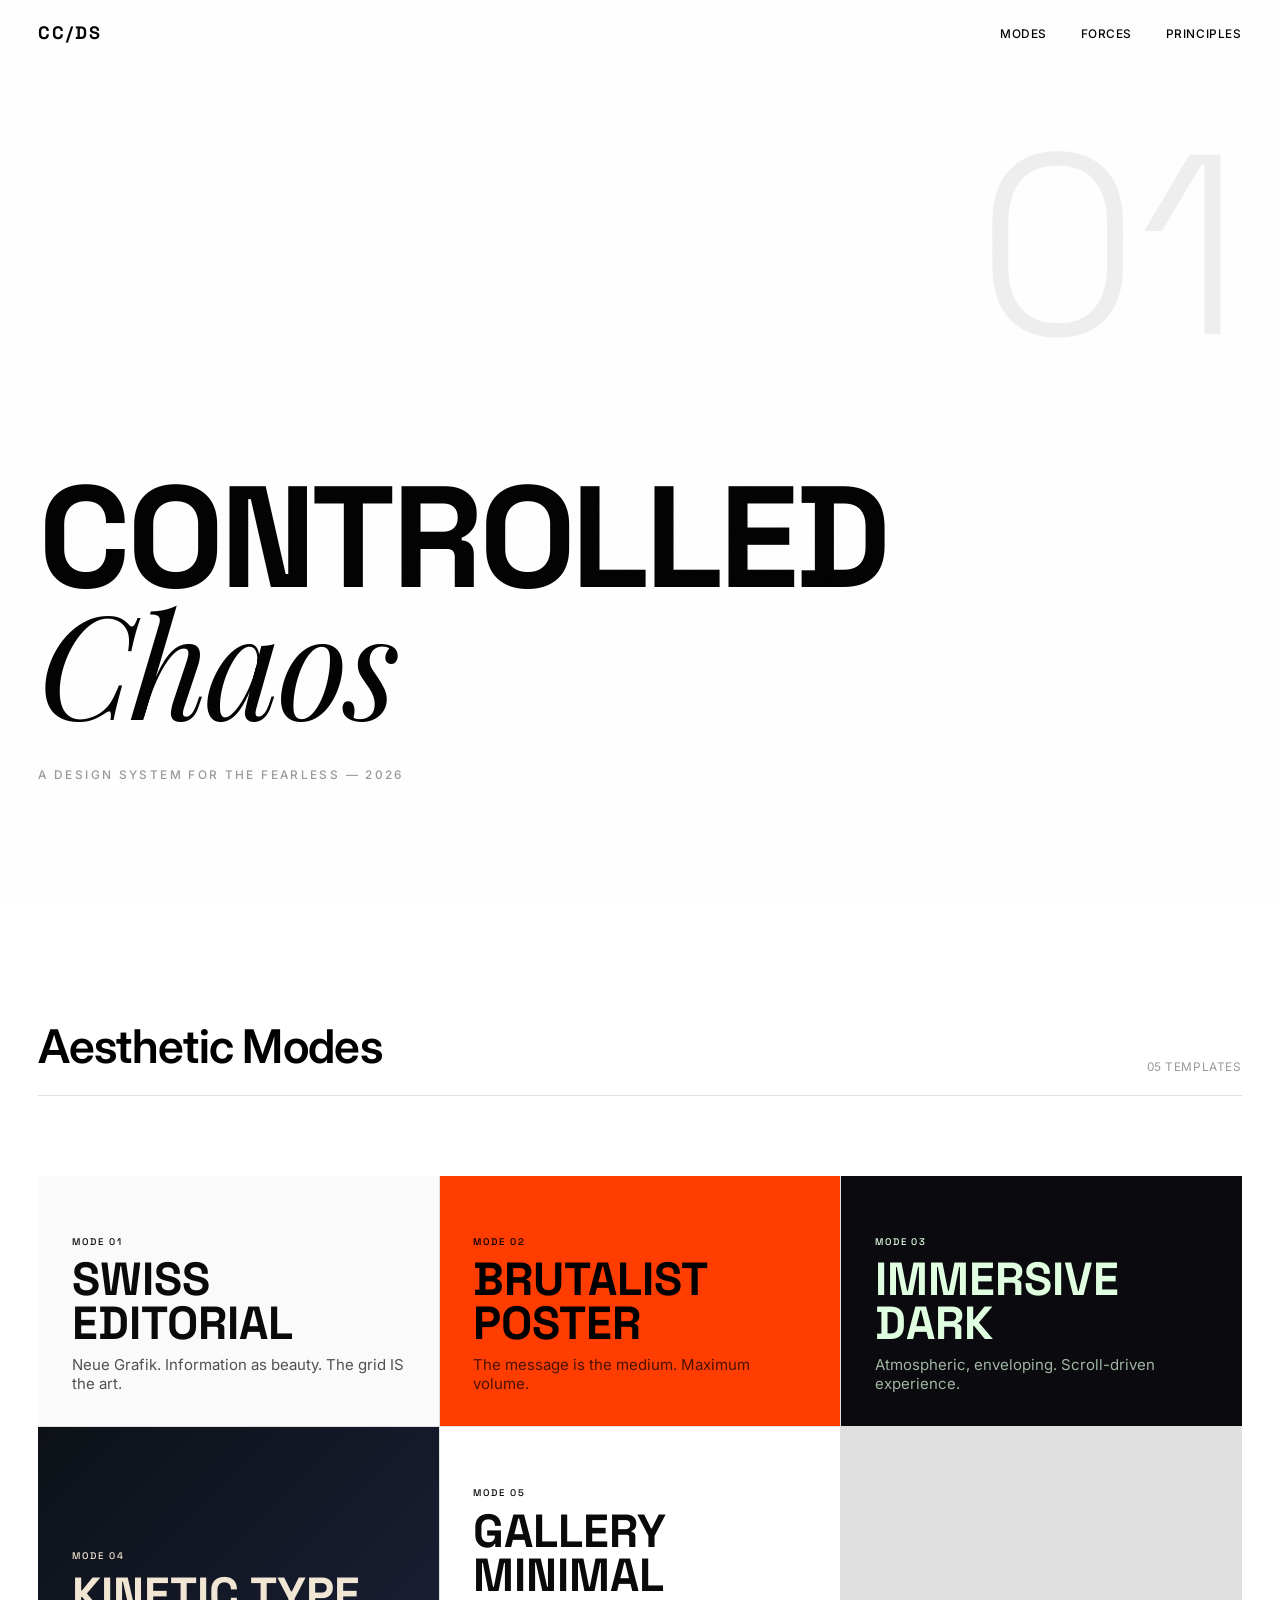
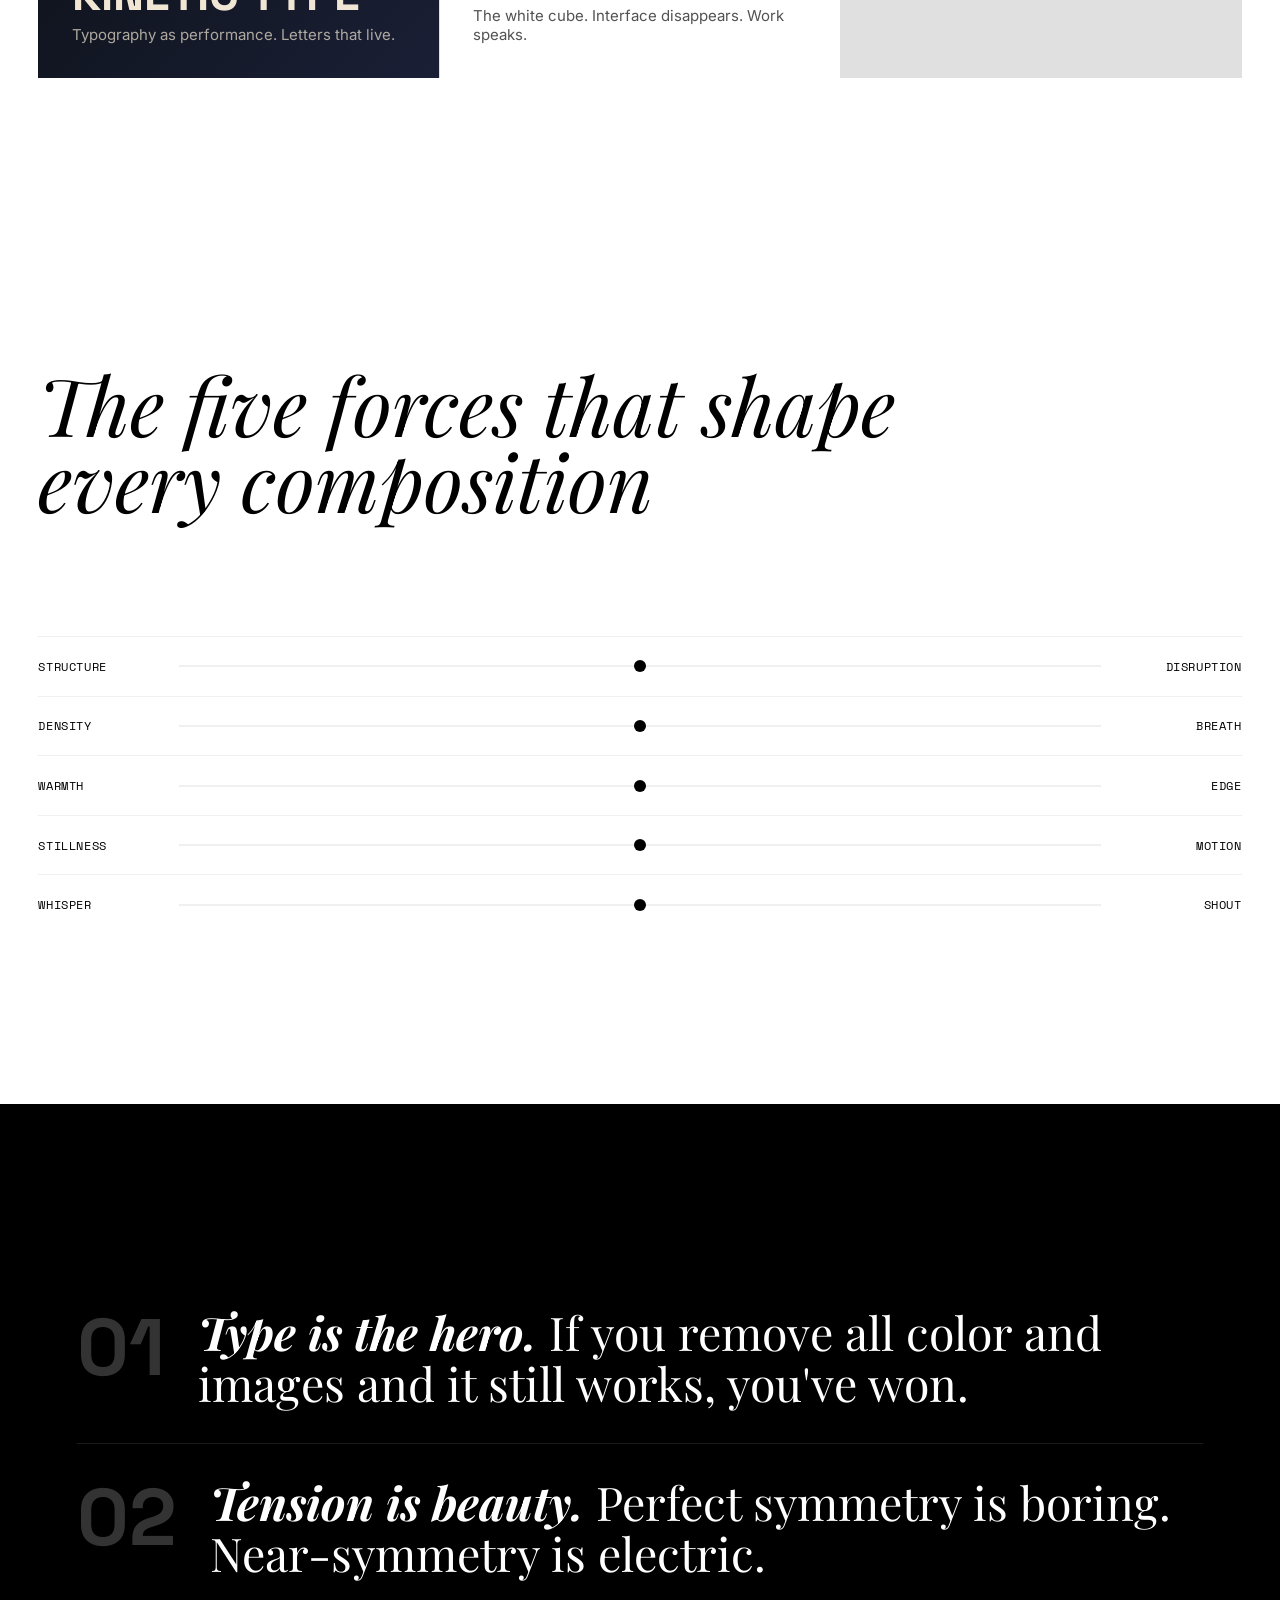
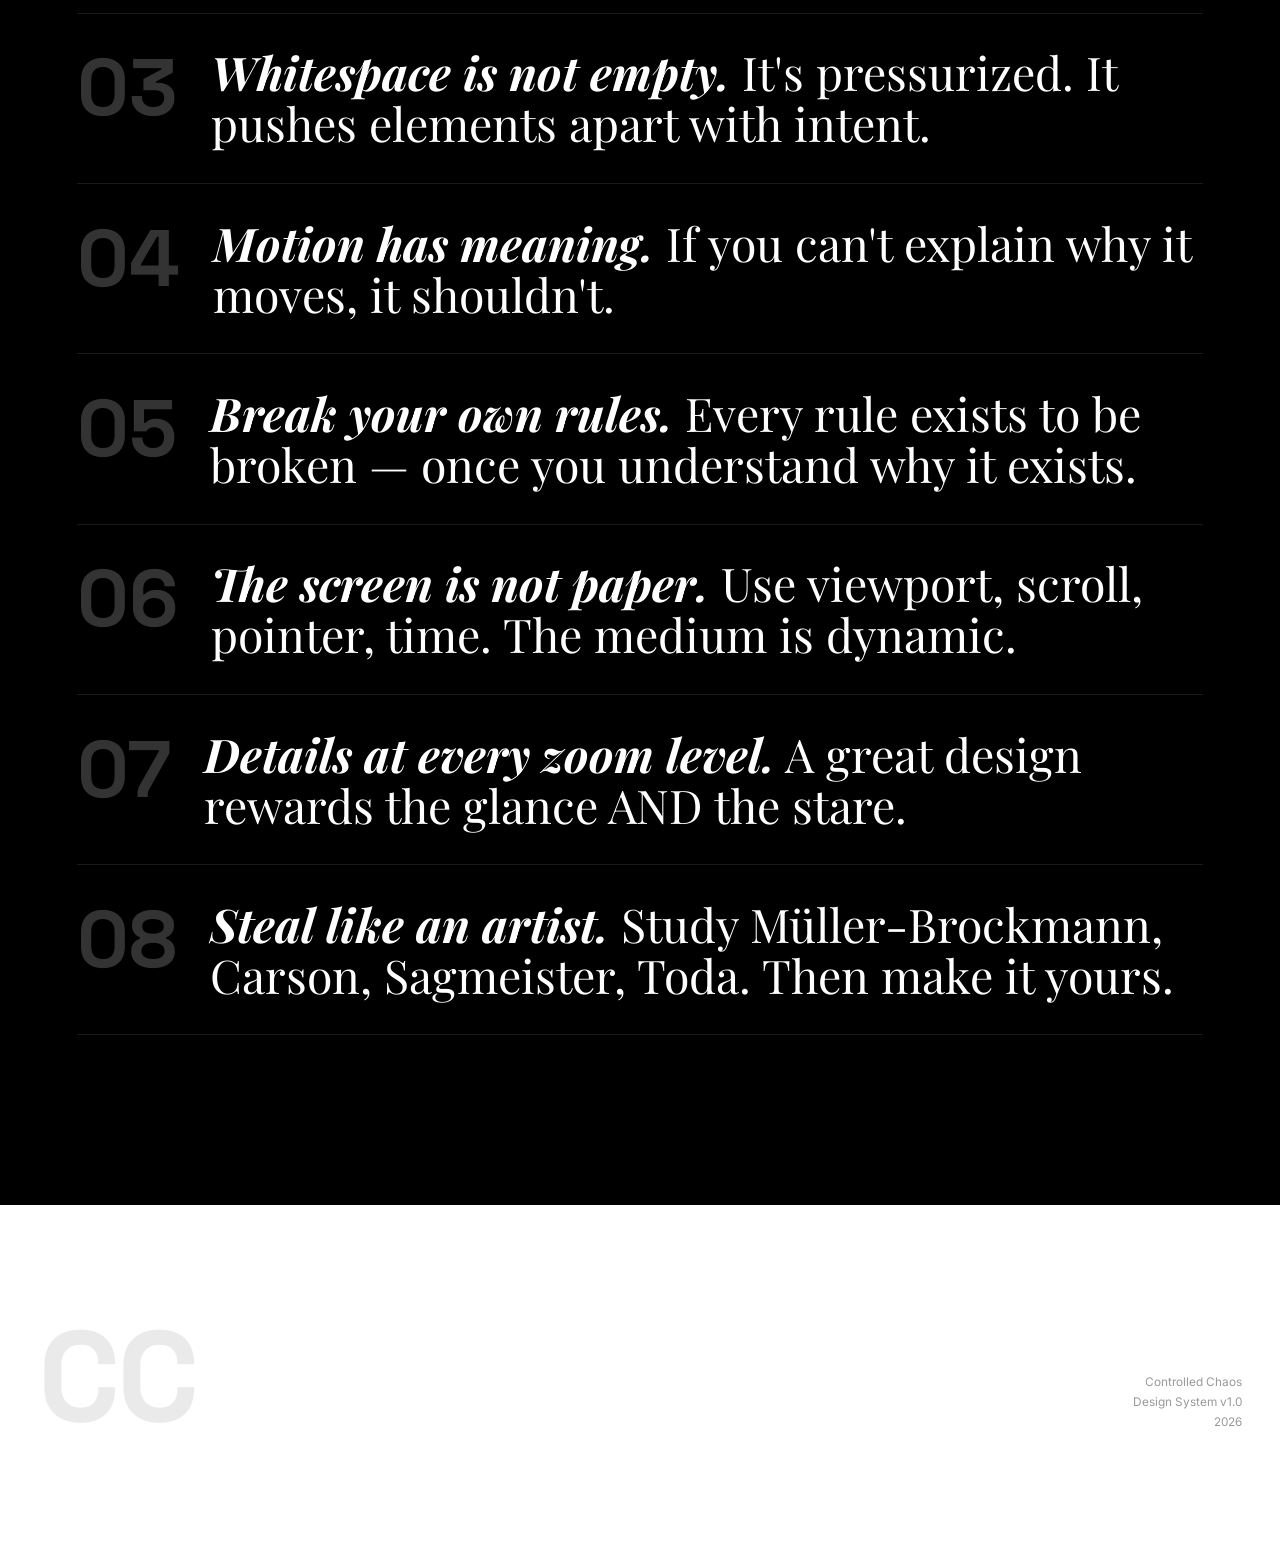
==== showcase/index.html @ 76f78dab "Controlled Chaos design system — 5 modes, 9 moods, 5 voices CSS-only creative design system with for" ====
<!DOCTYPE html>
<html lang="en" data-mood="void-inverse" data-forces="gallery">
<head>
  <meta charset="UTF-8">
  <meta name="viewport" content="width=device-width, initial-scale=1.0">
  <title>Controlled Chaos — Design System</title>
  <link rel="stylesheet" href="../tokens/layout.css">
  <link rel="stylesheet" href="../tokens/typography.css">
  <link rel="stylesheet" href="../tokens/color.css">
  <link rel="stylesheet" href="../tokens/motion.css">
  <link rel="stylesheet" href="../tokens/forces.css">
  <style>
    body {
      background: var(--color-bg);
      color: var(--color-fg);
      font-family: var(--font-swiss);
      overflow-x: hidden;
    }

    /* --- Navigation --- */
    .nav {
      position: fixed;
      top: 0;
      left: 0;
      right: 0;
      z-index: var(--z-overlay);
      display: flex;
      justify-content: space-between;
      align-items: center;
      padding: var(--space-m) var(--gutter);
      mix-blend-mode: difference;
      color: white;
    }

    .nav-logo {
      font-family: var(--font-monument);
      font-size: var(--type-body);
      font-weight: var(--weight-bold);
      letter-spacing: var(--tracking-wider);
      text-transform: uppercase;
    }

    .nav-links {
      display: flex;
      gap: var(--space-l);
      list-style: none;
    }

    .nav-links a {
      color: inherit;
      text-decoration: none;
      font-size: var(--type-caption);
      font-weight: var(--weight-medium);
      letter-spacing: var(--tracking-wide);
      text-transform: uppercase;
      transition: opacity var(--dur-snap) var(--ease-out-expo);
    }

    .nav-links a:hover {
      opacity: 0.5;
    }

    /* --- Hero --- */
    .hero {
      min-height: 100dvh;
      display: flex;
      flex-direction: column;
      justify-content: flex-end;
      padding: var(--gutter);
      padding-bottom: var(--space-3xl);
      position: relative;
    }

    .hero-title {
      font-family: var(--font-monument);
      font-size: clamp(3rem, 10vw + 1rem, 14rem);
      font-weight: var(--weight-bold);
      line-height: 0.85;
      letter-spacing: var(--tracking-tight);
      text-transform: uppercase;
    }

    .hero-title .line-2 {
      display: block;
      font-weight: var(--weight-light);
      font-style: italic;
      font-family: var(--font-editorial);
      text-transform: none;
      letter-spacing: -0.02em;
    }

    .hero-subtitle {
      font-family: var(--font-swiss);
      font-size: var(--type-caption);
      font-weight: var(--weight-medium);
      letter-spacing: var(--tracking-widest);
      text-transform: uppercase;
      margin-top: var(--space-xl);
      color: var(--color-muted);
    }

    /* Floating index number */
    .hero-index {
      position: absolute;
      top: var(--space-3xl);
      right: var(--gutter);
      font-family: var(--font-monument);
      font-size: clamp(8rem, 20vw, 30rem);
      font-weight: var(--weight-thin);
      line-height: 1;
      opacity: 0.06;
      pointer-events: none;
    }

    /* --- Modes Grid --- */
    .modes-section {
      padding: var(--space-3xl) var(--gutter);
    }

    .modes-header {
      display: flex;
      justify-content: space-between;
      align-items: flex-end;
      margin-bottom: var(--space-2xl);
      border-bottom: 1px solid var(--color-border);
      padding-bottom: var(--space-m);
    }

    .modes-header h2 {
      font-family: var(--font-swiss);
      font-size: var(--type-headline);
      font-weight: var(--weight-semibold);
      letter-spacing: var(--tracking-snug);
    }

    .modes-header span {
      font-size: var(--type-caption);
      color: var(--color-muted);
      letter-spacing: var(--tracking-wide);
      text-transform: uppercase;
    }

    .modes-grid {
      display: grid;
      grid-template-columns: repeat(auto-fit, minmax(400px, 1fr));
      gap: 1px;
      background: var(--color-border);
    }

    /* --- Mode Card --- */
    .mode-card {
      position: relative;
      overflow: hidden;
      aspect-ratio: 16 / 10;
      cursor: pointer;
      text-decoration: none;
      color: inherit;
      display: flex;
      flex-direction: column;
      justify-content: flex-end;
      padding: var(--space-l);
    }

    .mode-card-bg {
      position: absolute;
      inset: 0;
      z-index: 0;
      transition: transform var(--dur-drift) var(--ease-out-expo);
    }

    .mode-card:hover .mode-card-bg {
      transform: scale(1.05);
    }

    .mode-card-content {
      position: relative;
      z-index: 1;
    }

    .mode-card-number {
      font-family: var(--font-monument);
      font-size: var(--type-micro);
      font-weight: var(--weight-medium);
      letter-spacing: var(--tracking-widest);
      text-transform: uppercase;
      margin-bottom: var(--space-xs);
    }

    .mode-card-title {
      font-family: var(--font-monument);
      font-size: var(--type-headline);
      font-weight: var(--weight-bold);
      line-height: var(--leading-tight);
      text-transform: uppercase;
    }

    .mode-card-desc {
      font-size: var(--type-body-small);
      margin-top: var(--space-xs);
      opacity: 0.7;
      max-width: 40ch;
    }

    /* --- Individual Mode Styles --- */
    .mode-card.--swiss .mode-card-bg {
      background: #fafafa;
    }
    .mode-card.--swiss { color: #0a0a0a; }

    .mode-card.--brutalist .mode-card-bg {
      background: #ff3d00;
    }
    .mode-card.--brutalist { color: #000; }

    .mode-card.--immersive .mode-card-bg {
      background: #0a0a0f;
    }
    .mode-card.--immersive { color: #e0ffe0; }

    .mode-card.--kinetic .mode-card-bg {
      background: linear-gradient(135deg, #0d1117, #1a1f36);
    }
    .mode-card.--kinetic { color: #f0e6d3; }

    .mode-card.--gallery .mode-card-bg {
      background: #fff;
    }
    .mode-card.--gallery { color: #0a0a0a; }

    /* --- Forces Diagram --- */
    .forces-section {
      padding: var(--space-4xl) var(--gutter);
    }

    .forces-title {
      font-family: var(--font-editorial);
      font-size: var(--type-display);
      font-weight: var(--weight-regular);
      font-style: italic;
      line-height: var(--leading-tight);
      max-width: 20ch;
      margin-bottom: var(--space-3xl);
    }

    .force-row {
      display: grid;
      grid-template-columns: 120px 1fr 120px;
      align-items: center;
      gap: var(--space-m);
      padding: var(--space-m) 0;
      border-top: 1px solid var(--color-subtle);
    }

    .force-label {
      font-family: var(--font-brutalist);
      font-size: var(--type-caption);
      letter-spacing: var(--tracking-wide);
      text-transform: uppercase;
    }

    .force-label.--right {
      text-align: right;
    }

    .force-bar {
      height: 2px;
      background: var(--color-subtle);
      position: relative;
    }

    .force-bar::after {
      content: '';
      position: absolute;
      top: 50%;
      left: var(--value, 50%);
      transform: translate(-50%, -50%);
      width: 12px;
      height: 12px;
      border-radius: 50%;
      background: var(--color-fg);
    }

    /* --- Principles --- */
    .principles-section {
      padding: var(--space-4xl) var(--gutter);
      background: var(--color-fg);
      color: var(--color-bg);
    }

    .principle {
      display: grid;
      grid-template-columns: auto 1fr;
      gap: var(--space-l);
      padding: var(--space-l) 0;
      border-bottom: 1px solid rgba(255,255,255,0.1);
    }

    .principle-number {
      font-family: var(--font-monument);
      font-size: var(--type-display);
      font-weight: var(--weight-black);
      line-height: 1;
      opacity: 0.2;
    }

    .principle-text {
      font-family: var(--font-editorial);
      font-size: var(--type-headline);
      font-weight: var(--weight-regular);
      line-height: var(--leading-snug);
      max-width: var(--measure-wide);
      align-self: center;
    }

    .principle-text strong {
      font-style: italic;
    }

    /* --- Footer --- */
    .footer {
      padding: var(--space-3xl) var(--gutter);
      display: flex;
      justify-content: space-between;
      align-items: flex-end;
    }

    .footer-mark {
      font-family: var(--font-monument);
      font-size: clamp(4rem, 10vw, 12rem);
      font-weight: var(--weight-black);
      line-height: 0.85;
      letter-spacing: var(--tracking-tight);
      text-transform: uppercase;
      opacity: 0.08;
    }

    .footer-info {
      text-align: right;
      font-size: var(--type-caption);
      color: var(--color-muted);
      line-height: var(--leading-relaxed);
    }

    @media (max-width: 768px) {
      .modes-grid {
        grid-template-columns: 1fr;
      }

      .force-row {
        grid-template-columns: 80px 1fr 80px;
      }

      .nav-links {
        display: none;
      }
    }
  </style>
</head>
<body class="mood-grain">

  <nav class="nav">
    <div class="nav-logo">CC/DS</div>
    <ul class="nav-links">
      <li><a href="#modes">Modes</a></li>
      <li><a href="#forces">Forces</a></li>
      <li><a href="#principles">Principles</a></li>
    </ul>
  </nav>

  <!-- HERO -->
  <section class="hero">
    <div class="hero-index">01</div>
    <h1 class="hero-title motion-reveal">
      Controlled
      <span class="line-2">Chaos</span>
    </h1>
    <p class="hero-subtitle motion-reveal">A Design System for the Fearless &mdash; 2026</p>
  </section>

  <!-- MODES -->
  <section class="modes-section" id="modes">
    <div class="modes-header">
      <h2>Aesthetic Modes</h2>
      <span>05 Templates</span>
    </div>

    <div class="modes-grid">
      <a href="swiss.html" class="mode-card --swiss">
        <div class="mode-card-bg"></div>
        <div class="mode-card-content">
          <div class="mode-card-number">Mode 01</div>
          <h3 class="mode-card-title">Swiss Editorial</h3>
          <p class="mode-card-desc">Neue Grafik. Information as beauty. The grid IS the art.</p>
        </div>
      </a>

      <a href="brutalist.html" class="mode-card --brutalist">
        <div class="mode-card-bg"></div>
        <div class="mode-card-content">
          <div class="mode-card-number">Mode 02</div>
          <h3 class="mode-card-title">Brutalist Poster</h3>
          <p class="mode-card-desc">The message is the medium. Maximum volume.</p>
        </div>
      </a>

      <a href="immersive.html" class="mode-card --immersive">
        <div class="mode-card-bg"></div>
        <div class="mode-card-content">
          <div class="mode-card-number">Mode 03</div>
          <h3 class="mode-card-title">Immersive Dark</h3>
          <p class="mode-card-desc">Atmospheric, enveloping. Scroll-driven experience.</p>
        </div>
      </a>

      <a href="kinetic.html" class="mode-card --kinetic">
        <div class="mode-card-bg"></div>
        <div class="mode-card-content">
          <div class="mode-card-number">Mode 04</div>
          <h3 class="mode-card-title">Kinetic Type</h3>
          <p class="mode-card-desc">Typography as performance. Letters that live.</p>
        </div>
      </a>

      <a href="gallery.html" class="mode-card --gallery">
        <div class="mode-card-bg"></div>
        <div class="mode-card-content">
          <div class="mode-card-number">Mode 05</div>
          <h3 class="mode-card-title">Gallery Minimal</h3>
          <p class="mode-card-desc">The white cube. Interface disappears. Work speaks.</p>
        </div>
      </a>
    </div>
  </section>

  <!-- FORCES -->
  <section class="forces-section" id="forces">
    <h2 class="forces-title motion-reveal">The five forces that shape every composition</h2>

    <div class="force-row motion-reveal">
      <span class="force-label">Structure</span>
      <div class="force-bar" style="--value: 50%"></div>
      <span class="force-label --right">Disruption</span>
    </div>

    <div class="force-row motion-reveal">
      <span class="force-label">Density</span>
      <div class="force-bar" style="--value: 50%"></div>
      <span class="force-label --right">Breath</span>
    </div>

    <div class="force-row motion-reveal">
      <span class="force-label">Warmth</span>
      <div class="force-bar" style="--value: 50%"></div>
      <span class="force-label --right">Edge</span>
    </div>

    <div class="force-row motion-reveal">
      <span class="force-label">Stillness</span>
      <div class="force-bar" style="--value: 50%"></div>
      <span class="force-label --right">Motion</span>
    </div>

    <div class="force-row motion-reveal">
      <span class="force-label">Whisper</span>
      <div class="force-bar" style="--value: 50%"></div>
      <span class="force-label --right">Shout</span>
    </div>
  </section>

  <!-- PRINCIPLES -->
  <section class="principles-section" id="principles">
    <div class="container">
      <div class="principle motion-reveal">
        <span class="principle-number">01</span>
        <p class="principle-text"><strong>Type is the hero.</strong> If you remove all color and images and it still works, you've won.</p>
      </div>
      <div class="principle motion-reveal">
        <span class="principle-number">02</span>
        <p class="principle-text"><strong>Tension is beauty.</strong> Perfect symmetry is boring. Near-symmetry is electric.</p>
      </div>
      <div class="principle motion-reveal">
        <span class="principle-number">03</span>
        <p class="principle-text"><strong>Whitespace is not empty.</strong> It's pressurized. It pushes elements apart with intent.</p>
      </div>
      <div class="principle motion-reveal">
        <span class="principle-number">04</span>
        <p class="principle-text"><strong>Motion has meaning.</strong> If you can't explain why it moves, it shouldn't.</p>
      </div>
      <div class="principle motion-reveal">
        <span class="principle-number">05</span>
        <p class="principle-text"><strong>Break your own rules.</strong> Every rule exists to be broken &mdash; once you understand why it exists.</p>
      </div>
      <div class="principle motion-reveal">
        <span class="principle-number">06</span>
        <p class="principle-text"><strong>The screen is not paper.</strong> Use viewport, scroll, pointer, time. The medium is dynamic.</p>
      </div>
      <div class="principle motion-reveal">
        <span class="principle-number">07</span>
        <p class="principle-text"><strong>Details at every zoom level.</strong> A great design rewards the glance AND the stare.</p>
      </div>
      <div class="principle motion-reveal">
        <span class="principle-number">08</span>
        <p class="principle-text"><strong>Steal like an artist.</strong> Study M&uuml;ller-Brockmann, Carson, Sagmeister, Toda. Then make it yours.</p>
      </div>
    </div>
  </section>

  <!-- FOOTER -->
  <footer class="footer">
    <div class="footer-mark">CC</div>
    <div class="footer-info">
      Controlled Chaos<br>
      Design System v1.0<br>
      2026
    </div>
  </footer>

  <script>
    // IntersectionObserver for scroll reveals
    const observer = new IntersectionObserver((entries) => {
      entries.forEach(entry => {
        if (entry.isIntersecting) {
          entry.target.classList.add('--visible');
        }
      });
    }, {
      threshold: 0.1,
      rootMargin: '0px 0px -50px 0px'
    });

    document.querySelectorAll('.motion-reveal, .motion-stagger').forEach(el => {
      observer.observe(el);
    });

    // Interactive force bars
    document.querySelectorAll('.force-bar').forEach(bar => {
      bar.addEventListener('click', (e) => {
        const rect = bar.getBoundingClientRect();
        const x = (e.clientX - rect.left) / rect.width * 100;
        bar.style.setProperty('--value', `${x}%`);
      });
    });
  </script>
</body>
</html>
---- tokens/layout.css ----
/* ============================================
   LAYOUT — Beyond the Grid
   ============================================
   Grids are a starting point, not a prison.
   These primitives enable creative composition.
   ============================================ */

/* ============================================
   RESET & FOUNDATION
   ============================================ */
*, *::before, *::after {
  box-sizing: border-box;
  margin: 0;
  padding: 0;
}

html {
  scroll-behavior: smooth;
  text-size-adjust: 100%;
  -webkit-text-size-adjust: 100%;
}

body {
  min-height: 100dvh;
  background: var(--color-bg);
  color: var(--color-fg);
  -webkit-font-smoothing: antialiased;
  -moz-osx-font-smoothing: grayscale;
}

img, video, svg {
  display: block;
  max-width: 100%;
  height: auto;
}

:root {
  /* ============================================
     SPACING SCALE — Rhythmic, not arbitrary
     ============================================ */
  --space-3xs:  clamp(0.125rem, 0.05vw + 0.1rem, 0.1875rem);
  --space-2xs:  clamp(0.25rem, 0.1vw + 0.2rem, 0.375rem);
  --space-xs:   clamp(0.5rem, 0.3vw + 0.35rem, 0.75rem);
  --space-s:    clamp(0.75rem, 0.5vw + 0.5rem, 1rem);
  --space-m:    clamp(1rem, 1vw + 0.5rem, 1.5rem);
  --space-l:    clamp(1.5rem, 2vw + 0.5rem, 2.5rem);
  --space-xl:   clamp(2rem, 3vw + 0.5rem, 4rem);
  --space-2xl:  clamp(3rem, 5vw + 1rem, 6rem);
  --space-3xl:  clamp(4rem, 8vw + 1rem, 10rem);
  --space-4xl:  clamp(6rem, 12vw + 1rem, 16rem);

  /* ============================================
     CONTAINER WIDTHS
     ============================================ */
  --container-narrow:  640px;
  --container-regular: 960px;
  --container-wide:    1200px;
  --container-max:     1600px;
  --container-bleed:   100%;

  /* Page gutter */
  --gutter: clamp(1rem, 3vw, 3rem);
}

/* ============================================
   CONTAINERS — Content width control
   ============================================ */
.container {
  width: 100%;
  max-width: var(--container-max);
  margin-inline: auto;
  padding-inline: var(--gutter);
}

.container.--narrow  { max-width: var(--container-narrow); }
.container.--regular { max-width: var(--container-regular); }
.container.--wide    { max-width: var(--container-wide); }
.container.--bleed   { max-width: none; padding-inline: 0; }

/* ============================================
   GRIDS — Systematic to Expressive
   ============================================ */

/* --- Swiss Grid: The 12-column foundation --- */
.grid-swiss {
  display: grid;
  grid-template-columns: repeat(12, 1fr);
  gap: var(--space-m);
  padding-inline: var(--gutter);
}

/* --- Auto Grid: Content-driven --- */
.grid-auto {
  display: grid;
  grid-template-columns: repeat(auto-fill, minmax(var(--grid-min, 280px), 1fr));
  gap: var(--space-l);
}

/* --- Asymmetric Grid: Deliberate imbalance --- */
.grid-asymmetric {
  display: grid;
  grid-template-columns: 2fr 1fr;
  gap: var(--space-l);
}

.grid-asymmetric.--reverse {
  grid-template-columns: 1fr 2fr;
}

.grid-asymmetric.--golden {
  grid-template-columns: 1.618fr 1fr;
}

.grid-asymmetric.--extreme {
  grid-template-columns: 3fr 1fr;
}

/* --- Editorial Grid: Mixed column widths --- */
.grid-editorial {
  display: grid;
  grid-template-columns:
    [full-start] var(--gutter)
    [wide-start] 1fr
    [content-start] min(65ch, 100%)
    [content-end] 1fr
    [wide-end] var(--gutter)
    [full-end];
}

.grid-editorial > * {
  grid-column: content;
}

.grid-editorial > .--wide {
  grid-column: wide;
}

.grid-editorial > .--full {
  grid-column: full;
}

/* --- Masonry-like: CSS columns fallback --- */
.grid-masonry {
  columns: var(--grid-columns, 3);
  column-gap: var(--space-l);
}

.grid-masonry > * {
  break-inside: avoid;
  margin-bottom: var(--space-l);
}

/* --- Cargo-style: Tight table grid --- */
.grid-cargo {
  display: grid;
  grid-template-columns: repeat(var(--cols, 3), 1fr);
  gap: 1px;
  background: var(--color-border);
}

.grid-cargo > * {
  background: var(--color-bg);
  padding: var(--space-m);
}

/* ============================================
   OVERLAP COMPOSITIONS — Z-index play
   ============================================ */
.comp-overlap {
  display: grid;
  grid-template: 1fr / 1fr;
}

.comp-overlap > * {
  grid-area: 1 / 1;
}

.comp-overlap > :nth-child(1) { z-index: 1; }
.comp-overlap > :nth-child(2) { z-index: 2; }
.comp-overlap > :nth-child(3) { z-index: 3; }

/* --- Offset overlap --- */
.comp-offset {
  position: relative;
}

.comp-offset > :nth-child(2) {
  position: absolute;
  top: var(--offset-y, 15%);
  left: var(--offset-x, 60%);
  width: var(--offset-size, 50%);
  z-index: 2;
}

/* ============================================
   SECTION PATTERNS — Full-page blocks
   ============================================ */

/* Hero: Full viewport height */
.section-hero {
  min-height: 100dvh;
  display: flex;
  flex-direction: column;
  justify-content: center;
  padding: var(--gutter);
}

.section-hero.--end {
  justify-content: flex-end;
  padding-bottom: var(--space-3xl);
}

.section-hero.--split {
  display: grid;
  grid-template-columns: 1fr 1fr;
  align-items: center;
}

/* Spacer section — The Column of Air */
.section-breath {
  padding-block: var(--space-3xl);
}

.section-breath.--massive {
  padding-block: var(--space-4xl);
}

/* Edge-to-edge section */
.section-bleed {
  width: 100vw;
  margin-left: calc(-1 * var(--gutter));
  overflow: hidden;
}

/* Sticky section (for scroll-based reveals) */
.section-sticky {
  position: sticky;
  top: 0;
  min-height: 100dvh;
  display: flex;
  align-items: center;
}

/* ============================================
   FLOW UTILITY — Vertical rhythm
   ============================================ */
.flow > * + * {
  margin-top: var(--flow-gap, var(--space-m));
}

.flow.--tight  { --flow-gap: var(--space-xs); }
.flow.--loose  { --flow-gap: var(--space-xl); }
.flow.--breath { --flow-gap: var(--space-3xl); }

/* ============================================
   FLEX UTILITIES
   ============================================ */
.flex        { display: flex; }
.flex-col    { flex-direction: column; }
.flex-wrap   { flex-wrap: wrap; }
.flex-center { align-items: center; justify-content: center; }
.flex-between { justify-content: space-between; align-items: center; }
.flex-end    { justify-content: flex-end; }
.gap-xs      { gap: var(--space-xs); }
.gap-s       { gap: var(--space-s); }
.gap-m       { gap: var(--space-m); }
.gap-l       { gap: var(--space-l); }
.gap-xl      { gap: var(--space-xl); }

/* ============================================
   DEPTH — Z-index scale
   ============================================ */
:root {
  --z-below:    -1;
  --z-base:      0;
  --z-above:     1;
  --z-overlay:   10;
  --z-modal:     100;
  --z-toast:     1000;
  --z-max:       9999;
}

/* ============================================
   RESPONSIVE — Breakpoint-driven adjustments
   ============================================ */
@media (max-width: 768px) {
  .grid-swiss {
    grid-template-columns: repeat(4, 1fr);
  }

  .grid-asymmetric,
  .grid-asymmetric.--reverse,
  .grid-asymmetric.--golden,
  .grid-asymmetric.--extreme {
    grid-template-columns: 1fr;
  }

  .section-hero.--split {
    grid-template-columns: 1fr;
  }

  .grid-masonry {
    columns: 1;
  }

  .grid-cargo {
    --cols: 1;
  }
}

@media (min-width: 769px) and (max-width: 1200px) {
  .grid-swiss {
    grid-template-columns: repeat(8, 1fr);
  }

  .grid-masonry {
    columns: 2;
  }
}
---- tokens/typography.css ----
/* ============================================
   TYPOGRAPHY — Five Voices, One System
   ============================================
   Type is the primary material. Everything else is secondary.
   ============================================ */

/* --- Font Face Declarations --- */
/* Using high-quality system + Google Fonts stack.
   Replace with self-hosted or commercial fonts for production. */

@import url('https://fonts.googleapis.com/css2?family=Inter:wght@100..900&family=Space+Grotesk:wght@300..700&family=Space+Mono:ital,wght@0,400;0,700;1,400&family=Playfair+Display:ital,wght@0,400..900;1,400..900&family=DM+Sans:ital,opsz,wght@0,9..40,100..1000;1,9..40,100..1000&display=swap');

:root {
  /* ============================================
     FONT STACKS — The Five Voices
     ============================================ */

  /* MONUMENT — Architectural, display, impact */
  --font-monument: 'Space Grotesk', 'Inter', system-ui, sans-serif;

  /* EDITORIAL — Elegant, literary, refined */
  --font-editorial: 'Playfair Display', 'Georgia', 'Times New Roman', serif;

  /* SWISS — Systematic, clean, informational */
  --font-swiss: 'Inter', 'Helvetica Neue', 'Arial', system-ui, sans-serif;

  /* BRUTALIST — Raw, mechanical, unapologetic */
  --font-brutalist: 'Space Mono', 'Courier New', monospace;

  /* EXPRESSIVE — Versatile, personality-driven */
  --font-expressive: 'DM Sans', 'Inter', system-ui, sans-serif;

  /* ============================================
     TYPE SCALE — Non-linear, dramatic jumps
     ============================================
     The violence between massive and body IS the design.
     ============================================ */

  /* Display sizes — these dominate the viewport */
  --type-massive:    clamp(3.5rem, 8vw + 1rem, 12rem);
  --type-display:    clamp(2.5rem, 5vw + 1rem, 7rem);
  --type-headline:   clamp(1.75rem, 3vw + 0.5rem, 3.5rem);

  /* Reading sizes — comfortable, precise */
  --type-subhead:    clamp(1.125rem, 1.5vw + 0.25rem, 1.5rem);
  --type-body:       clamp(0.9375rem, 0.5vw + 0.75rem, 1.125rem);
  --type-body-small: clamp(0.8125rem, 0.4vw + 0.65rem, 0.9375rem);

  /* Micro sizes — metadata, labels, captions */
  --type-caption:    clamp(0.6875rem, 0.3vw + 0.5rem, 0.8125rem);
  --type-micro:      clamp(0.5625rem, 0.25vw + 0.4rem, 0.6875rem);

  /* ============================================
     TRACKING (Letter Spacing)
     ============================================ */
  --tracking-tight:    -0.03em;
  --tracking-snug:     -0.015em;
  --tracking-normal:    0;
  --tracking-wide:      0.05em;
  --tracking-wider:     0.1em;
  --tracking-widest:    0.2em;
  --tracking-mega:      0.35em;

  /* ============================================
     LEADING (Line Height)
     ============================================ */
  --leading-crush:   0.85;    /* Massive display, letters touching */
  --leading-tight:   0.95;    /* Display text */
  --leading-snug:    1.1;     /* Headlines */
  --leading-normal:  1.5;     /* Body text */
  --leading-relaxed: 1.7;     /* Long-form reading */
  --leading-loose:   2.0;     /* Airy, editorial */

  /* ============================================
     FONT WEIGHTS
     ============================================ */
  --weight-thin:      100;
  --weight-light:     300;
  --weight-regular:   400;
  --weight-medium:    500;
  --weight-semibold:  600;
  --weight-bold:      700;
  --weight-black:     900;

  /* ============================================
     MEASURE (Max Line Width)
     ============================================ */
  --measure-narrow:   35ch;
  --measure-regular:  55ch;
  --measure-wide:     75ch;
  --measure-full:     100%;
}

/* ============================================
   TYPOGRAPHIC VOICE CLASSES
   ============================================ */

/* --- MONUMENT VOICE --- */
.voice-monument {
  font-family: var(--font-monument);
  font-weight: var(--weight-bold);
  letter-spacing: var(--tracking-tight);
  line-height: var(--leading-crush);
  text-transform: uppercase;
}

.voice-monument.--massive {
  font-size: var(--type-massive);
  letter-spacing: var(--tracking-tight);
  line-height: 0.85;
}

.voice-monument.--display {
  font-size: var(--type-display);
  line-height: var(--leading-tight);
}

/* --- EDITORIAL VOICE --- */
.voice-editorial {
  font-family: var(--font-editorial);
  font-weight: var(--weight-regular);
  letter-spacing: var(--tracking-normal);
  line-height: var(--leading-snug);
  font-style: normal;
}

.voice-editorial.--display {
  font-size: var(--type-display);
  font-weight: var(--weight-regular);
  line-height: var(--leading-tight);
  font-style: italic;
}

.voice-editorial.--body {
  font-size: var(--type-body);
  line-height: var(--leading-relaxed);
  max-width: var(--measure-regular);
}

/* --- SWISS VOICE --- */
.voice-swiss {
  font-family: var(--font-swiss);
  font-weight: var(--weight-regular);
  letter-spacing: var(--tracking-normal);
  line-height: var(--leading-normal);
}

.voice-swiss.--headline {
  font-size: var(--type-headline);
  font-weight: var(--weight-semibold);
  letter-spacing: var(--tracking-snug);
  line-height: var(--leading-snug);
}

.voice-swiss.--label {
  font-size: var(--type-caption);
  font-weight: var(--weight-medium);
  letter-spacing: var(--tracking-wider);
  text-transform: uppercase;
}

.voice-swiss.--data {
  font-size: var(--type-body-small);
  font-weight: var(--weight-regular);
  line-height: var(--leading-normal);
  font-variant-numeric: tabular-nums;
}

/* --- BRUTALIST VOICE --- */
.voice-brutalist {
  font-family: var(--font-brutalist);
  font-weight: var(--weight-bold);
  letter-spacing: var(--tracking-normal);
  line-height: var(--leading-snug);
  text-transform: uppercase;
}

.voice-brutalist.--massive {
  font-size: var(--type-massive);
  line-height: 0.9;
  letter-spacing: var(--tracking-tight);
}

.voice-brutalist.--caption {
  font-size: var(--type-caption);
  font-weight: var(--weight-regular);
  letter-spacing: var(--tracking-wide);
  text-transform: uppercase;
}

/* --- EXPRESSIVE VOICE --- */
.voice-expressive {
  font-family: var(--font-expressive);
  font-weight: var(--weight-light);
  letter-spacing: var(--tracking-normal);
  line-height: var(--leading-snug);
}

.voice-expressive.--display {
  font-size: var(--type-display);
  font-weight: var(--weight-thin);
  line-height: var(--leading-tight);
  letter-spacing: var(--tracking-snug);
}

.voice-expressive.--fluid {
  font-size: var(--type-headline);
  font-weight: var(--weight-light);
  line-height: var(--leading-relaxed);
  max-width: var(--measure-wide);
}

/* ============================================
   TYPOGRAPHIC UTILITIES
   ============================================ */

/* Optical sizing for massive type */
.type-optical-correct {
  -webkit-font-smoothing: antialiased;
  -moz-osx-font-smoothing: grayscale;
  text-rendering: optimizeLegibility;
  font-kerning: normal;
  font-feature-settings: 'kern' 1, 'liga' 1, 'calt' 1;
}

/* Text that fills its container width */
.type-fill {
  font-size: 10vw;
  white-space: nowrap;
  overflow: hidden;
}

/* Text that bleeds off the edge */
.type-bleed-left {
  margin-left: -0.05em;
}
.type-bleed-right {
  margin-right: -5vw;
  text-align: right;
}

/* Vertical text */
.type-vertical {
  writing-mode: vertical-rl;
  text-orientation: mixed;
}

/* Mixed weight in a single line (use with spans) */
.type-mixed-weight {
  font-weight: var(--weight-light);
}
.type-mixed-weight strong,
.type-mixed-weight b {
  font-weight: var(--weight-black);
}

/* Knockout / outlined text */
.type-outline {
  -webkit-text-stroke: 1.5px currentColor;
  -webkit-text-fill-color: transparent;
}

/* Gradient text */
.type-gradient {
  background: linear-gradient(135deg, var(--color-accent-1), var(--color-accent-2));
  -webkit-background-clip: text;
  -webkit-text-fill-color: transparent;
  background-clip: text;
}

/* Selection styling */
::selection {
  background: var(--color-accent-1, #000);
  color: var(--color-bg, #fff);
}
---- tokens/color.css ----
/* ============================================
   COLOR — Mood Palettes, Not Brand Colors
   ============================================
   Each mood is a complete emotional world.
   Apply via data-mood attribute on any container.
   ============================================ */

:root {
  /* ============================================
     STRUCTURAL COLORS (mood-independent)
     ============================================ */
  --color-bg:       #ffffff;
  --color-fg:       #0a0a0a;
  --color-accent-1: #0a0a0a;
  --color-accent-2: #555555;
  --color-muted:    #888888;
  --color-subtle:   #e5e5e5;
  --color-surface:  #f5f5f5;
  --color-border:   #d0d0d0;
  --color-inverse:  #ffffff;

  /* Discord accent — the one color that doesn't belong */
  --color-discord:  #ff3d00;
}

/* ============================================
   MOOD: VOID — Pure black/white, maximum contrast
   ============================================
   Gallery walls. Stark. Absolute.
   ============================================ */
[data-mood="void"] {
  --color-bg:       #000000;
  --color-fg:       #ffffff;
  --color-accent-1: #ffffff;
  --color-accent-2: #888888;
  --color-muted:    #555555;
  --color-subtle:   #1a1a1a;
  --color-surface:  #111111;
  --color-border:   #333333;
  --color-inverse:  #000000;
  --color-discord:  #ff0040;
}

[data-mood="void-inverse"] {
  --color-bg:       #ffffff;
  --color-fg:       #000000;
  --color-accent-1: #000000;
  --color-accent-2: #666666;
  --color-muted:    #999999;
  --color-subtle:   #f0f0f0;
  --color-surface:  #fafafa;
  --color-border:   #e0e0e0;
  --color-inverse:  #ffffff;
  --color-discord:  #ff0040;
}

/* ============================================
   MOOD: DUSK — Deep navy, amber, cream
   ============================================
   Sophisticated warmth. Evening light.
   ============================================ */
[data-mood="dusk"] {
  --color-bg:       #0d1117;
  --color-fg:       #f0e6d3;
  --color-accent-1: #d4a574;
  --color-accent-2: #8b6914;
  --color-muted:    #6b7280;
  --color-subtle:   #161b22;
  --color-surface:  #1c2333;
  --color-border:   #2d3748;
  --color-inverse:  #0d1117;
  --color-discord:  #ff6b35;
}

/* ============================================
   MOOD: SIGNAL — Neon on dark, digital energy
   ============================================
   Terminal glow. Cyberpunk. Urgency.
   ============================================ */
[data-mood="signal"] {
  --color-bg:       #0a0a0f;
  --color-fg:       #e0ffe0;
  --color-accent-1: #00ff88;
  --color-accent-2: #00ccff;
  --color-muted:    #4a5568;
  --color-subtle:   #111118;
  --color-surface:  #14141f;
  --color-border:   #1e1e2e;
  --color-inverse:  #0a0a0f;
  --color-discord:  #ff0066;
}

/* ============================================
   MOOD: EARTH — Ochre, sage, stone, rust
   ============================================
   Organic. Material. Grounded.
   ============================================ */
[data-mood="earth"] {
  --color-bg:       #f2ede4;
  --color-fg:       #2c2416;
  --color-accent-1: #a0522d;
  --color-accent-2: #6b7c5e;
  --color-muted:    #8b7d6b;
  --color-subtle:   #e8e0d4;
  --color-surface:  #ebe4d8;
  --color-border:   #c8bda8;
  --color-inverse:  #f2ede4;
  --color-discord:  #c73e1d;
}

/* ============================================
   MOOD: FROST — Ice blue, silver, pale violet
   ============================================
   Ethereal. Futuristic. Clean.
   ============================================ */
[data-mood="frost"] {
  --color-bg:       #f0f4f8;
  --color-fg:       #1a1f36;
  --color-accent-1: #5b6abf;
  --color-accent-2: #7c8ddb;
  --color-muted:    #8892b0;
  --color-subtle:   #e2e8f0;
  --color-surface:  #edf2f7;
  --color-border:   #cbd5e0;
  --color-inverse:  #f0f4f8;
  --color-discord:  #e53e3e;
}

/* ============================================
   MOOD: BLAZE — Vermillion, gold, heat on black
   ============================================
   Power. Intensity. Fire.
   ============================================ */
[data-mood="blaze"] {
  --color-bg:       #0a0000;
  --color-fg:       #fff0e0;
  --color-accent-1: #ff3d00;
  --color-accent-2: #ffab00;
  --color-muted:    #664433;
  --color-subtle:   #1a0800;
  --color-surface:  #1f0a00;
  --color-border:   #331100;
  --color-inverse:  #0a0000;
  --color-discord:  #00ff88;
}

/* ============================================
   MOOD: BRUISE — Purple, magenta, dark
   ============================================
   Moody. Creative. Nocturnal.
   ============================================ */
[data-mood="bruise"] {
  --color-bg:       #0f0a1a;
  --color-fg:       #e8dff5;
  --color-accent-1: #a855f7;
  --color-accent-2: #ec4899;
  --color-muted:    #6b5b7b;
  --color-subtle:   #170f26;
  --color-surface:  #1a1128;
  --color-border:   #2d1f4e;
  --color-inverse:  #0f0a1a;
  --color-discord:  #22d3ee;
}

/* ============================================
   MOOD: CONCRETE — Grays, raw, industrial
   ============================================
   Brutalist architecture. Honest material.
   ============================================ */
[data-mood="concrete"] {
  --color-bg:       #b8b8b0;
  --color-fg:       #1a1a18;
  --color-accent-1: #1a1a18;
  --color-accent-2: #555550;
  --color-muted:    #78786e;
  --color-subtle:   #a8a8a0;
  --color-surface:  #c2c2ba;
  --color-border:   #8a8a82;
  --color-inverse:  #b8b8b0;
  --color-discord:  #ff4400;
}

/* ============================================
   COLOR UTILITIES
   ============================================ */

/* Apply mood colors to background and text */
.mood-surface {
  background-color: var(--color-bg);
  color: var(--color-fg);
}

/* Inverted surface */
.mood-surface-invert {
  background-color: var(--color-fg);
  color: var(--color-bg);
}

/* Accent surface */
.mood-surface-accent {
  background-color: var(--color-accent-1);
  color: var(--color-bg);
}

/* Discord accent — the rule-breaker */
.mood-discord {
  color: var(--color-discord);
}

/* Gradient backgrounds */
.mood-gradient-subtle {
  background: linear-gradient(
    180deg,
    var(--color-bg) 0%,
    var(--color-surface) 100%
  );
}

.mood-gradient-accent {
  background: linear-gradient(
    135deg,
    var(--color-accent-1),
    var(--color-accent-2)
  );
}

/* Grain overlay — adds materiality */
.mood-grain::after {
  content: '';
  position: fixed;
  inset: 0;
  opacity: 0.035;
  pointer-events: none;
  z-index: 9999;
  background-image: url("data:image/svg+xml,%3Csvg viewBox='0 0 256 256' xmlns='http://www.w3.org/2000/svg'%3E%3Cfilter id='noise'%3E%3CfeTurbulence type='fractalNoise' baseFrequency='0.9' numOctaves='4' stitchTiles='stitch'/%3E%3C/filter%3E%3Crect width='100%25' height='100%25' filter='url(%23noise)'/%3E%3C/svg%3E");
  background-repeat: repeat;
  background-size: 256px 256px;
}
---- tokens/motion.css ----
/* ============================================
   MOTION — Choreography, Not Animation
   ============================================
   The pause between animations matters more
   than the animation itself.
   ============================================ */

:root {
  /* ============================================
     TIMING FUNCTIONS — The feel of movement
     ============================================ */
  --ease-out-expo:    cubic-bezier(0.16, 1, 0.3, 1);
  --ease-out-quart:   cubic-bezier(0.25, 1, 0.5, 1);
  --ease-out-back:    cubic-bezier(0.34, 1.56, 0.64, 1);
  --ease-in-out-sine: cubic-bezier(0.37, 0, 0.63, 1);
  --ease-spring:      cubic-bezier(0.175, 0.885, 0.32, 1.275);
  --ease-snap:        cubic-bezier(0.7, 0, 0.3, 1);
  --ease-drift:       cubic-bezier(0.25, 0.46, 0.45, 0.94);

  /* ============================================
     DURATIONS — Tempo of the interface
     ============================================ */
  --dur-instant:   100ms;
  --dur-snap:      200ms;
  --dur-swift:     350ms;
  --dur-flow:      600ms;
  --dur-drift:     1000ms;
  --dur-breathe:   2000ms;
  --dur-meditate:  4000ms;

  /* Stagger delay between sequential items */
  --stagger-tight:  30ms;
  --stagger-normal: 60ms;
  --stagger-loose:  120ms;
  --stagger-drama:  200ms;
}

/* ============================================
   KEYFRAMES — The vocabulary of movement
   ============================================ */

/* --- REVEAL: Content emerging into existence --- */
@keyframes reveal-up {
  from {
    opacity: 0;
    transform: translateY(40px);
  }
  to {
    opacity: 1;
    transform: translateY(0);
  }
}

@keyframes reveal-fade {
  from { opacity: 0; }
  to { opacity: 1; }
}

@keyframes reveal-scale {
  from {
    opacity: 0;
    transform: scale(0.92);
  }
  to {
    opacity: 1;
    transform: scale(1);
  }
}

@keyframes reveal-clip-up {
  from {
    clip-path: inset(100% 0 0 0);
  }
  to {
    clip-path: inset(0 0 0 0);
  }
}

@keyframes reveal-clip-left {
  from {
    clip-path: inset(0 100% 0 0);
  }
  to {
    clip-path: inset(0 0 0 0);
  }
}

/* --- DRIFT: Subtle continuous movement --- */
@keyframes drift-float {
  0%, 100% { transform: translateY(0); }
  50% { transform: translateY(-10px); }
}

@keyframes drift-rotate {
  from { transform: rotate(0deg); }
  to { transform: rotate(360deg); }
}

@keyframes drift-sway {
  0%, 100% { transform: rotate(-1deg); }
  50% { transform: rotate(1deg); }
}

/* --- PULSE: Living, breathing motion --- */
@keyframes pulse-glow {
  0%, 100% { opacity: 0.6; }
  50% { opacity: 1; }
}

@keyframes pulse-scale {
  0%, 100% { transform: scale(1); }
  50% { transform: scale(1.02); }
}

/* --- KINETIC TYPE: Letters in motion --- */
@keyframes type-slide-in {
  from {
    transform: translateX(-110%);
    opacity: 0;
  }
  to {
    transform: translateX(0);
    opacity: 1;
  }
}

@keyframes type-stamp {
  0% {
    transform: scale(3);
    opacity: 0;
  }
  60% {
    transform: scale(0.95);
    opacity: 1;
  }
  100% {
    transform: scale(1);
    opacity: 1;
  }
}

@keyframes type-scramble-in {
  0% {
    filter: blur(12px);
    opacity: 0;
  }
  50% {
    filter: blur(4px);
    opacity: 0.5;
  }
  100% {
    filter: blur(0);
    opacity: 1;
  }
}

/* --- MARQUEE: Continuous horizontal scroll --- */
@keyframes marquee-scroll {
  from { transform: translateX(0); }
  to { transform: translateX(-50%); }
}

/* --- TEXTURE: Grain animation --- */
@keyframes grain-shift {
  0%, 100% { transform: translate(0, 0); }
  10% { transform: translate(-5%, -10%); }
  20% { transform: translate(-15%, 5%); }
  30% { transform: translate(7%, -25%); }
  40% { transform: translate(-5%, 25%); }
  50% { transform: translate(-15%, 10%); }
  60% { transform: translate(15%, 0%); }
  70% { transform: translate(0%, 15%); }
  80% { transform: translate(3%, 35%); }
  90% { transform: translate(-10%, 10%); }
}

/* --- LINE DRAW --- */
@keyframes line-draw {
  from { stroke-dashoffset: var(--line-length, 1000); }
  to { stroke-dashoffset: 0; }
}

/* ============================================
   MOTION CLASSES — Apply to elements
   ============================================ */

/* Reveal on scroll (pair with IntersectionObserver) */
.motion-reveal {
  opacity: 0;
  transform: translateY(40px);
  transition:
    opacity var(--dur-flow) var(--ease-out-expo),
    transform var(--dur-flow) var(--ease-out-expo);
}

.motion-reveal.--visible {
  opacity: 1;
  transform: translateY(0);
}

/* Stagger children */
.motion-stagger > * {
  opacity: 0;
  transform: translateY(20px);
  transition:
    opacity var(--dur-flow) var(--ease-out-expo),
    transform var(--dur-flow) var(--ease-out-expo);
}

.motion-stagger.--visible > *:nth-child(1)  { transition-delay: calc(var(--stagger-normal) * 0); }
.motion-stagger.--visible > *:nth-child(2)  { transition-delay: calc(var(--stagger-normal) * 1); }
.motion-stagger.--visible > *:nth-child(3)  { transition-delay: calc(var(--stagger-normal) * 2); }
.motion-stagger.--visible > *:nth-child(4)  { transition-delay: calc(var(--stagger-normal) * 3); }
.motion-stagger.--visible > *:nth-child(5)  { transition-delay: calc(var(--stagger-normal) * 4); }
.motion-stagger.--visible > *:nth-child(6)  { transition-delay: calc(var(--stagger-normal) * 5); }
.motion-stagger.--visible > *:nth-child(7)  { transition-delay: calc(var(--stagger-normal) * 6); }
.motion-stagger.--visible > *:nth-child(8)  { transition-delay: calc(var(--stagger-normal) * 7); }
.motion-stagger.--visible > *:nth-child(9)  { transition-delay: calc(var(--stagger-normal) * 8); }
.motion-stagger.--visible > *:nth-child(10) { transition-delay: calc(var(--stagger-normal) * 9); }

.motion-stagger.--visible > * {
  opacity: 1;
  transform: translateY(0);
}

/* Clip reveal */
.motion-clip-up {
  clip-path: inset(100% 0 0 0);
  transition: clip-path var(--dur-drift) var(--ease-out-expo);
}
.motion-clip-up.--visible {
  clip-path: inset(0 0 0 0);
}

/* Continuous marquee */
.motion-marquee {
  display: flex;
  overflow: hidden;
  white-space: nowrap;
}

.motion-marquee > * {
  display: flex;
  animation: marquee-scroll 20s linear infinite;
  flex-shrink: 0;
}

/* Hover lift */
.motion-hover-lift {
  transition: transform var(--dur-swift) var(--ease-out-expo);
}
.motion-hover-lift:hover {
  transform: translateY(-4px);
}

/* Hover scale */
.motion-hover-scale {
  transition: transform var(--dur-swift) var(--ease-spring);
}
.motion-hover-scale:hover {
  transform: scale(1.03);
}

/* Magnetic cursor attraction (apply via JS) */
.motion-magnetic {
  transition: transform var(--dur-swift) var(--ease-out-quart);
}

/* Smooth image zoom on hover */
.motion-image-zoom {
  overflow: hidden;
}
.motion-image-zoom img {
  transition: transform var(--dur-drift) var(--ease-out-expo);
}
.motion-image-zoom:hover img {
  transform: scale(1.08);
}

/* ============================================
   SCROLL-DRIVEN ANIMATIONS (CSS-only)
   ============================================ */

@supports (animation-timeline: scroll()) {
  .motion-scroll-fade {
    animation: reveal-fade linear both;
    animation-timeline: view();
    animation-range: entry 0% entry 40%;
  }

  .motion-scroll-parallax {
    animation: drift-float linear both;
    animation-timeline: scroll();
  }
}

/* ============================================
   PREFERS-REDUCED-MOTION — Respect the user
   ============================================ */
@media (prefers-reduced-motion: reduce) {
  *,
  *::before,
  *::after {
    animation-duration: 0.01ms !important;
    animation-iteration-count: 1 !important;
    transition-duration: 0.01ms !important;
  }

  .motion-reveal,
  .motion-stagger > * {
    opacity: 1;
    transform: none;
  }

  .motion-clip-up {
    clip-path: none;
  }

  .motion-marquee > * {
    animation: none;
  }
}
---- tokens/forces.css ----
/* ============================================
   FORCES — The Five Creative Tensions
   ============================================
   Each force is a spectrum from 0 to 1.
   Compositions set these values to shape their character.
   Components read these values to adapt their behavior.
   ============================================ */

:root {
  /* --- Force: Structure ↔ Disruption --- */
  --force-structure: 0.5;     /* 0 = pure chaos, 1 = rigid grid */
  --force-disruption: 0.5;    /* inverse of structure in spirit, but independent */

  /* --- Force: Density ↔ Breath --- */
  --force-density: 0.5;       /* 0 = airy, 1 = packed */
  --force-breath: 0.5;        /* 0 = cramped, 1 = expansive whitespace */

  /* --- Force: Warmth ↔ Edge --- */
  --force-warmth: 0.5;        /* 0 = cold/mechanical, 1 = organic/human */
  --force-edge: 0.5;          /* 0 = soft/rounded, 1 = sharp/angular */

  /* --- Force: Stillness ↔ Motion --- */
  --force-stillness: 0.5;     /* 0 = kinetic, 1 = monumental calm */
  --force-motion: 0.5;        /* 0 = static, 1 = everything moves */

  /* --- Force: Whisper ↔ Shout --- */
  --force-whisper: 0.5;       /* 0 = loud, 1 = barely there */
  --force-shout: 0.5;         /* 0 = quiet, 1 = MAXIMUM VOLUME */

  /* ============================================
     DERIVED VALUES — Computed from forces
     ============================================ */

  /* Border radius: sharp (0) to organic (1rem+) */
  --derived-radius: calc(var(--force-warmth) * 1.5rem);

  /* Letter spacing: tight to tracked */
  --derived-tracking: calc((var(--force-edge) - 0.5) * 0.15em);

  /* Line height: compressed to generous */
  --derived-leading: calc(1.1 + var(--force-breath) * 0.6);

  /* Section padding: dense to expansive */
  --derived-section-pad: calc(2rem + var(--force-breath) * 10rem);

  /* Element gap: packed to spacious */
  --derived-gap: calc(0.25rem + var(--force-breath) * 3rem);

  /* Animation duration multiplier */
  --derived-duration: calc(0.15s + var(--force-motion) * 1.2s);

  /* Hover intensity: subtle to dramatic */
  --derived-hover-scale: calc(1 + var(--force-motion) * 0.08);
  --derived-hover-lift: calc(var(--force-motion) * -8px);
}

/* ============================================
   FORCE PRESETS — Named configurations
   ============================================ */

/* Swiss Editorial */
[data-forces="swiss"] {
  --force-structure: 0.85;
  --force-disruption: 0.15;
  --force-density: 0.4;
  --force-breath: 0.65;
  --force-warmth: 0.1;
  --force-edge: 0.85;
  --force-stillness: 0.8;
  --force-motion: 0.1;
  --force-whisper: 0.5;
  --force-shout: 0.4;
}

/* Brutalist */
[data-forces="brutalist"] {
  --force-structure: 0.4;
  --force-disruption: 0.8;
  --force-density: 0.85;
  --force-breath: 0.1;
  --force-warmth: 0;
  --force-edge: 1;
  --force-stillness: 0.85;
  --force-motion: 0.05;
  --force-whisper: 0;
  --force-shout: 1;
}

/* Immersive Dark */
[data-forces="immersive"] {
  --force-structure: 0.25;
  --force-disruption: 0.6;
  --force-density: 0.2;
  --force-breath: 0.8;
  --force-warmth: 0.6;
  --force-edge: 0.4;
  --force-stillness: 0.1;
  --force-motion: 0.9;
  --force-whisper: 0.5;
  --force-shout: 0.4;
}

/* Kinetic Type */
[data-forces="kinetic"] {
  --force-structure: 0.55;
  --force-disruption: 0.45;
  --force-density: 0.4;
  --force-breath: 0.5;
  --force-warmth: 0.3;
  --force-edge: 0.65;
  --force-stillness: 0;
  --force-motion: 1;
  --force-whisper: 0.3;
  --force-shout: 0.7;
}

/* Gallery Minimal */
[data-forces="gallery"] {
  --force-structure: 0.9;
  --force-disruption: 0.05;
  --force-density: 0.1;
  --force-breath: 1;
  --force-warmth: 0.3;
  --force-edge: 0.6;
  --force-stillness: 0.8;
  --force-motion: 0.2;
  --force-whisper: 0.9;
  --force-shout: 0.05;
}
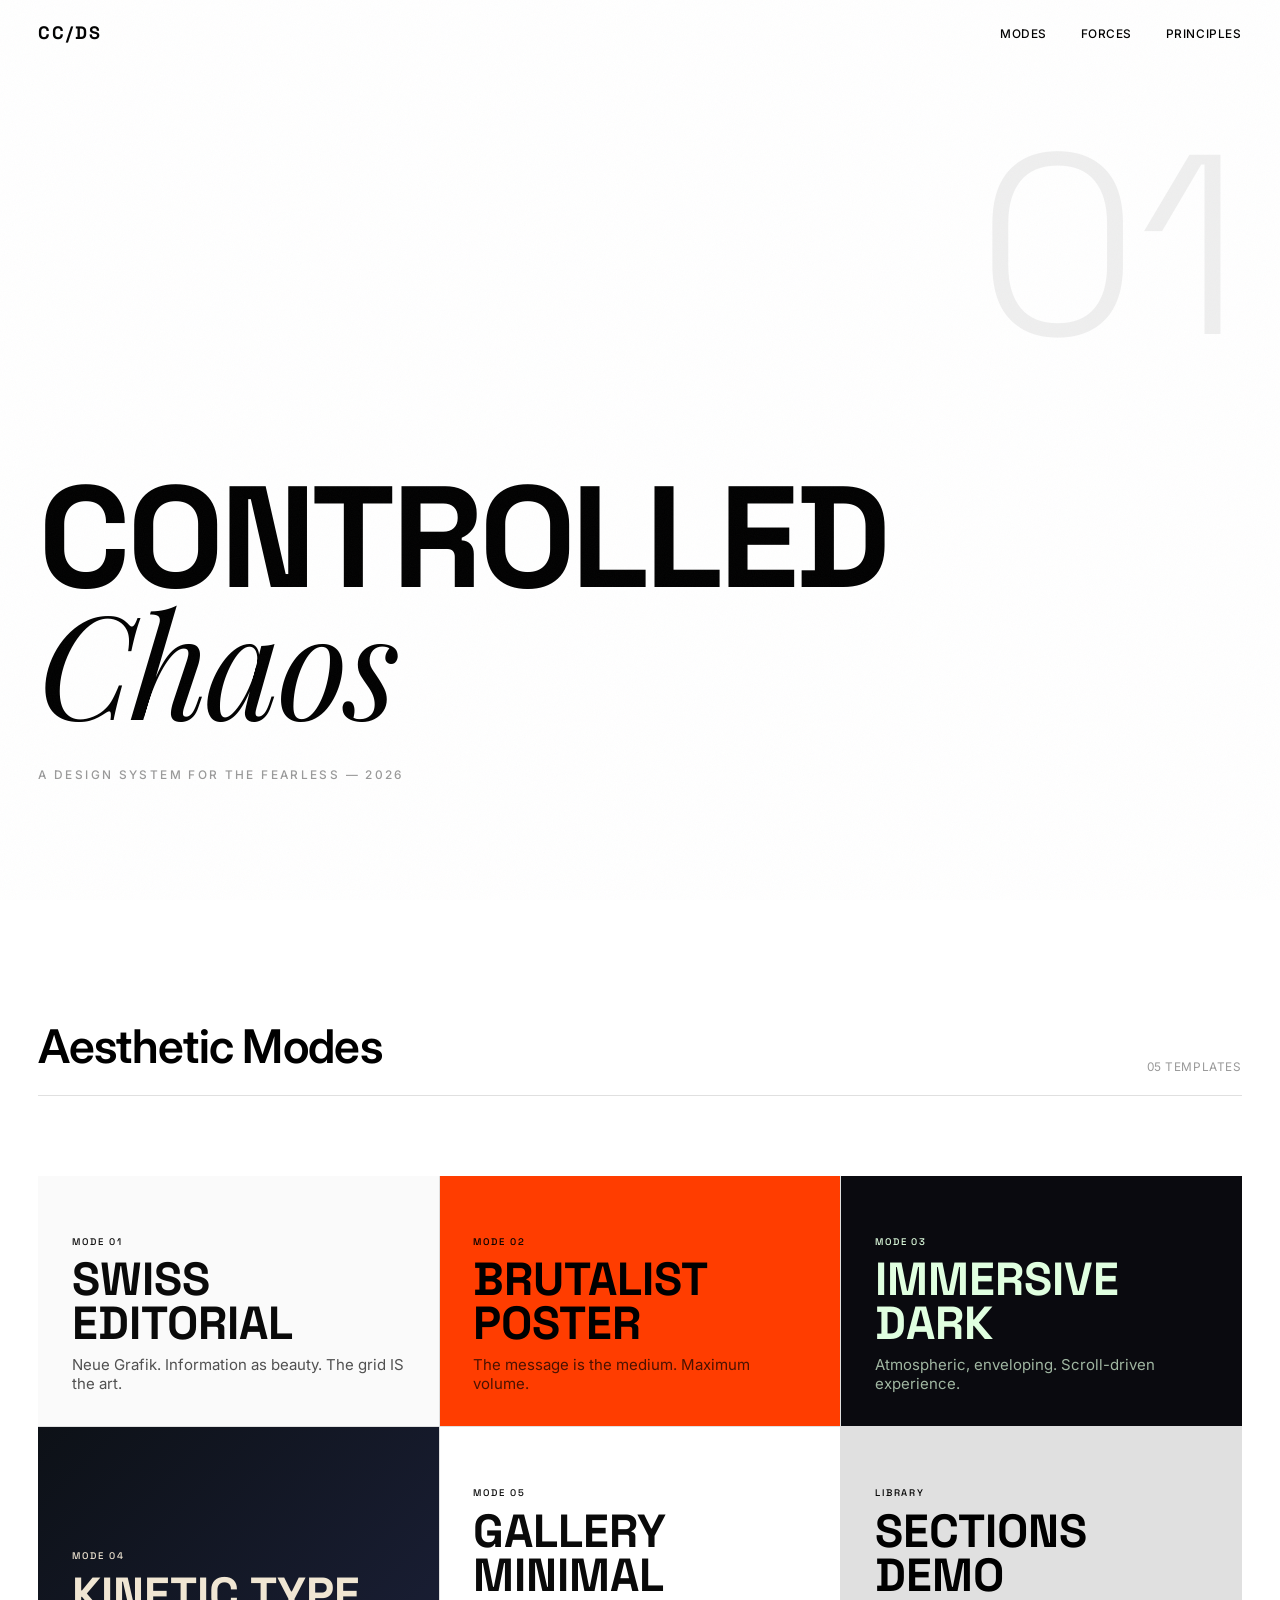
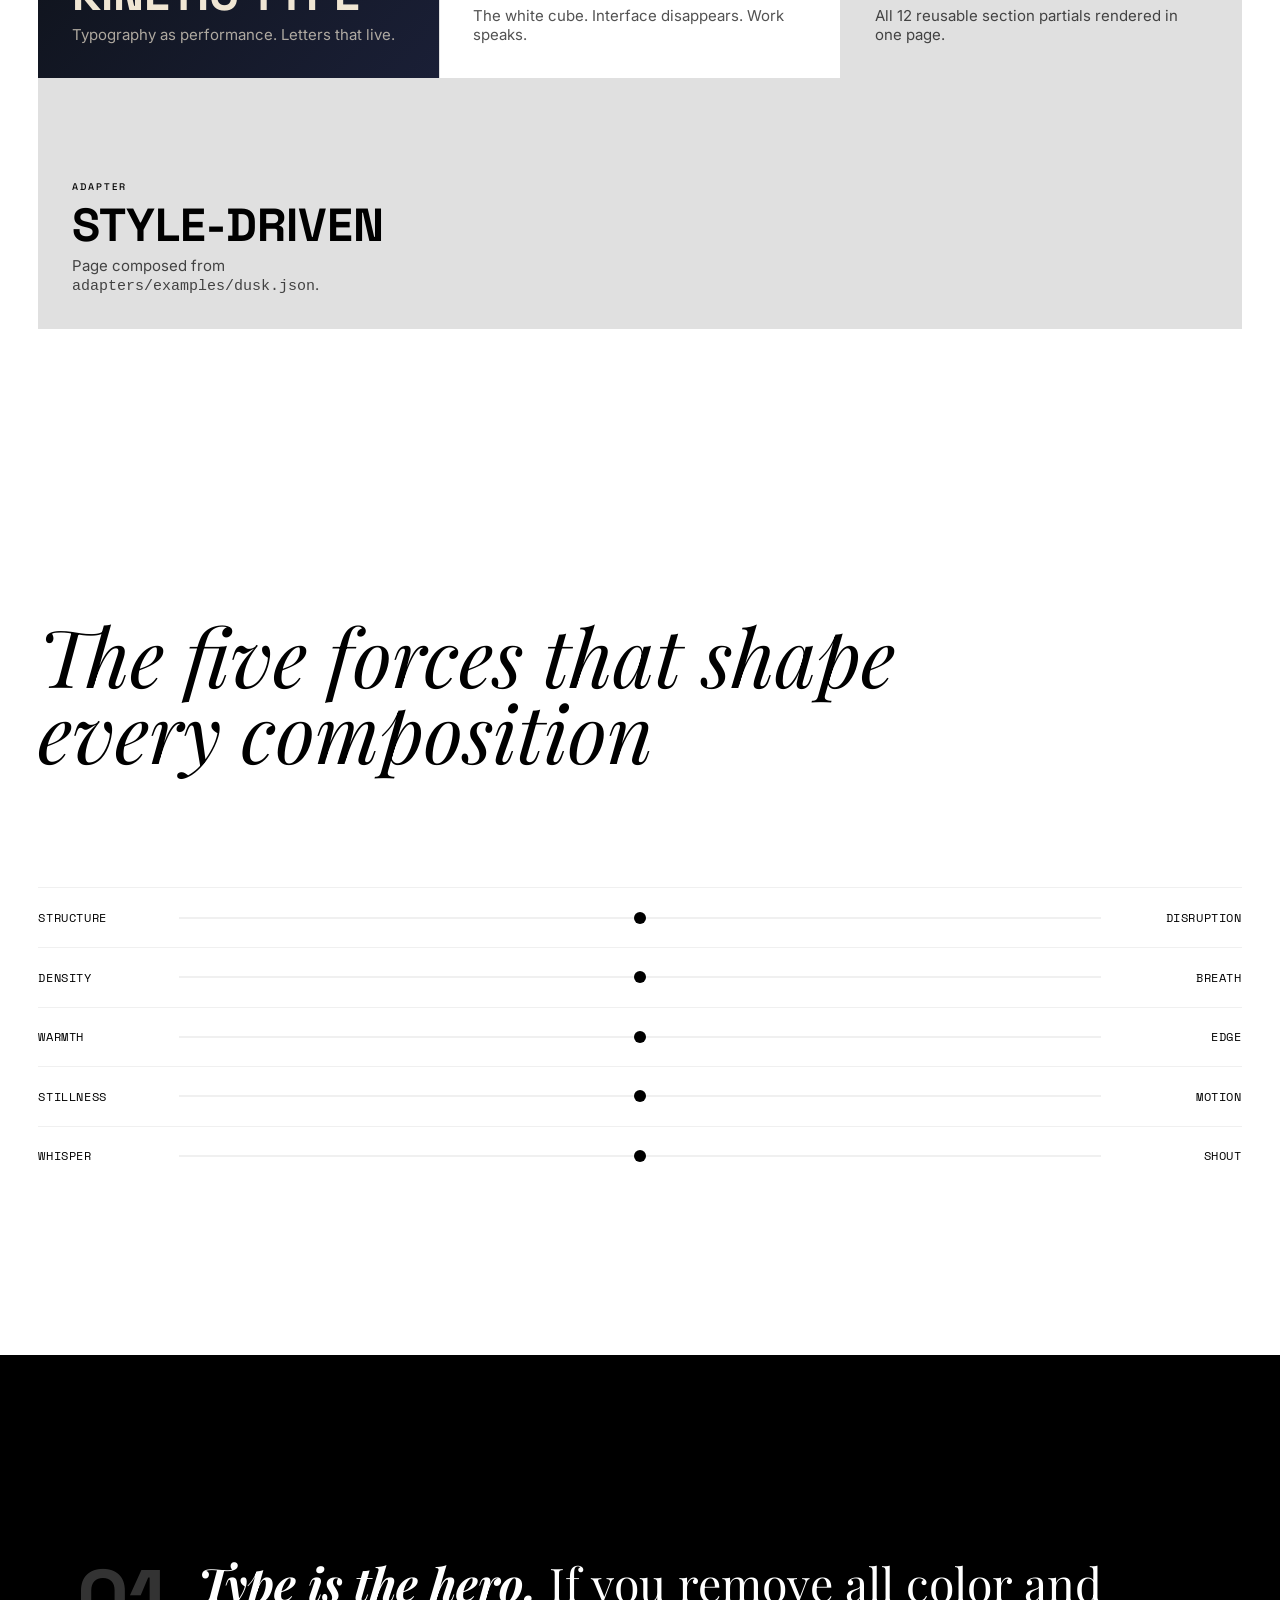
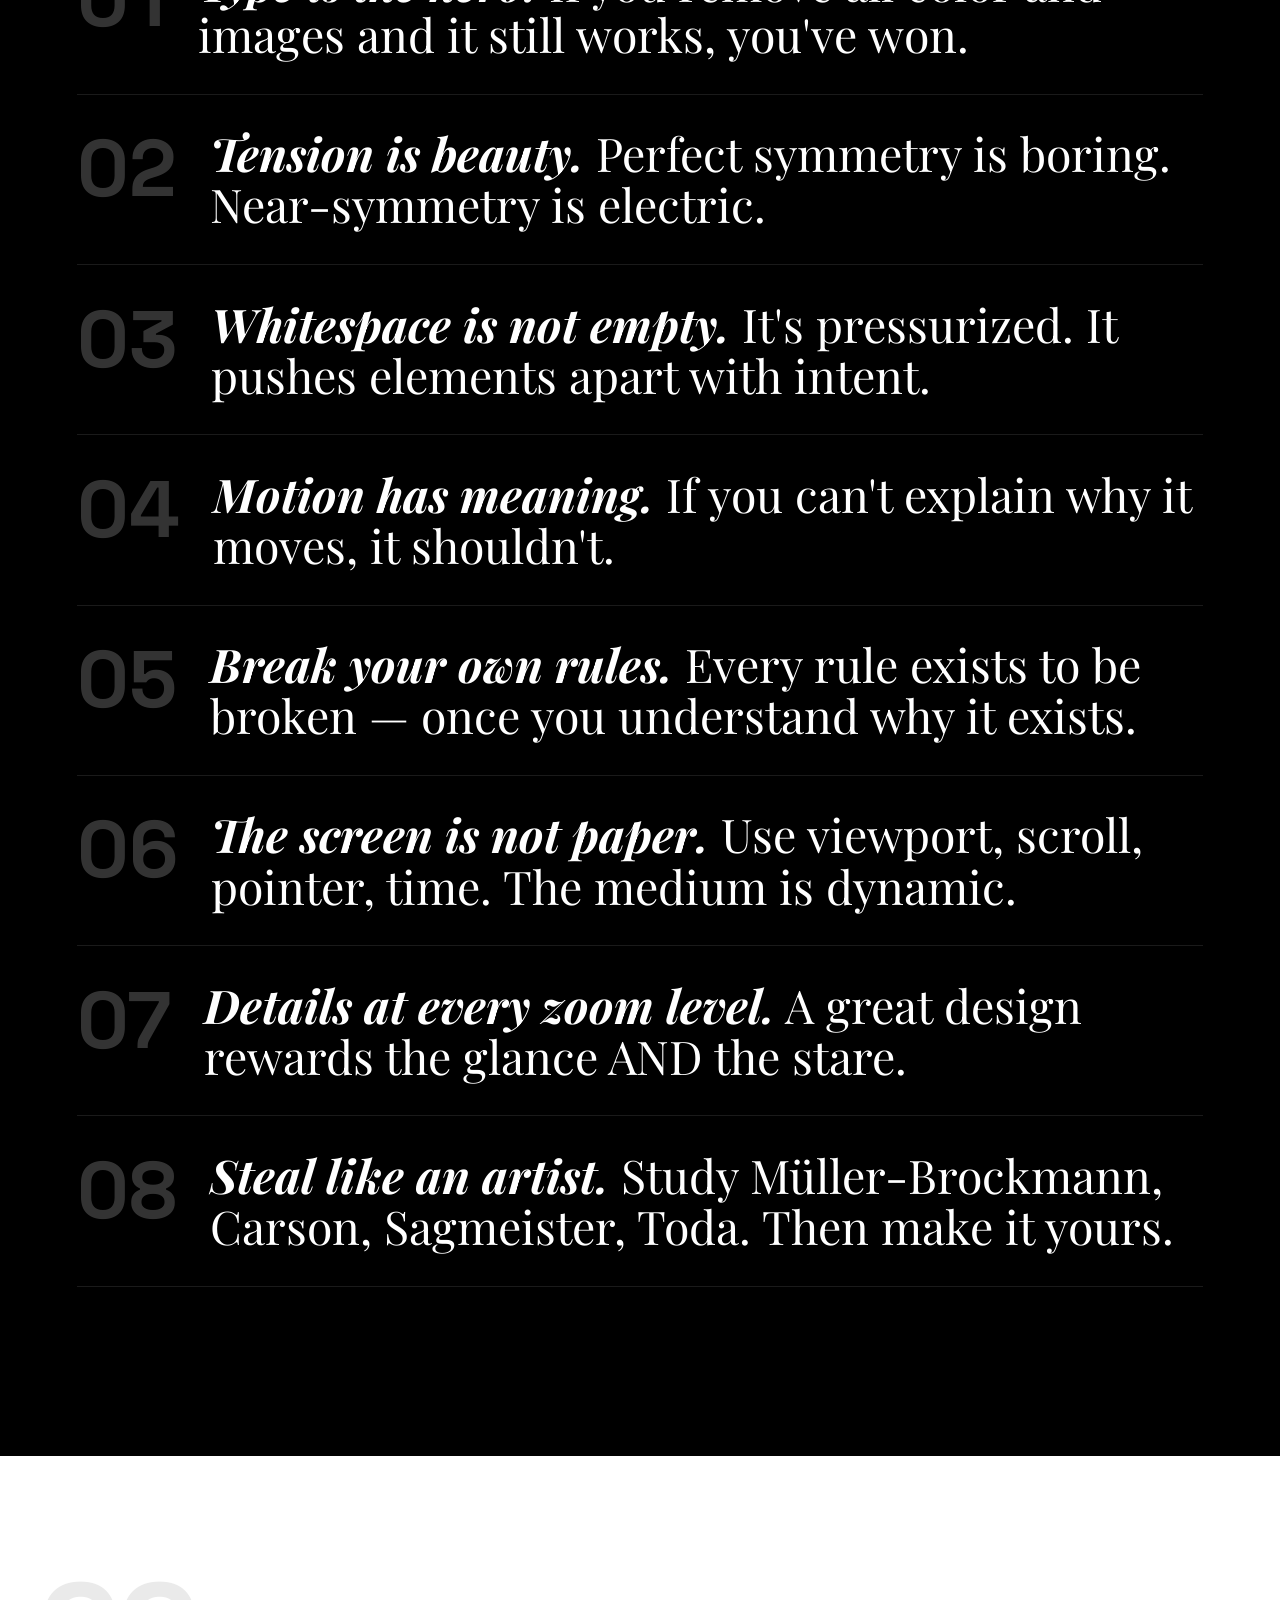
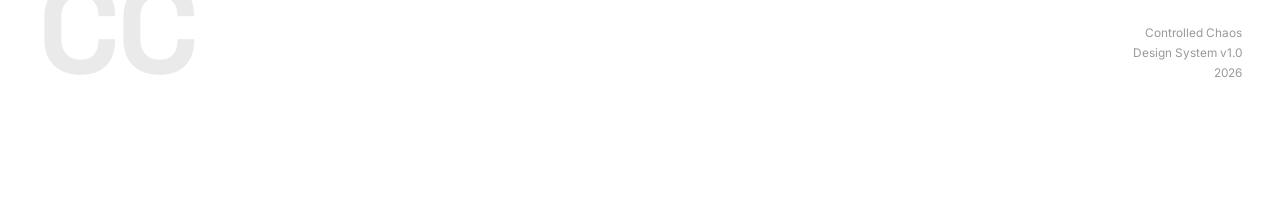
==== commit 55c71e6d: "Wire docs + workflow for section library + style.json adapter - SKILL.md: extend triggers (style.jso" ====
--- a/showcase/index.html
+++ b/showcase/index.html
@@ -429,6 +429,24 @@
           <p class="mode-card-desc">The white cube. Interface disappears. Work speaks.</p>
         </div>
       </a>
+
+      <a href="sections-demo.html" class="mode-card">
+        <div class="mode-card-bg"></div>
+        <div class="mode-card-content">
+          <div class="mode-card-number">Library</div>
+          <h3 class="mode-card-title">Sections Demo</h3>
+          <p class="mode-card-desc">All 12 reusable section partials rendered in one page.</p>
+        </div>
+      </a>
+
+      <a href="style-driven.html" class="mode-card">
+        <div class="mode-card-bg"></div>
+        <div class="mode-card-content">
+          <div class="mode-card-number">Adapter</div>
+          <h3 class="mode-card-title">Style-Driven</h3>
+          <p class="mode-card-desc">Page composed from <code>adapters/examples/dusk.json</code>.</p>
+        </div>
+      </a>
     </div>
   </section>
 
